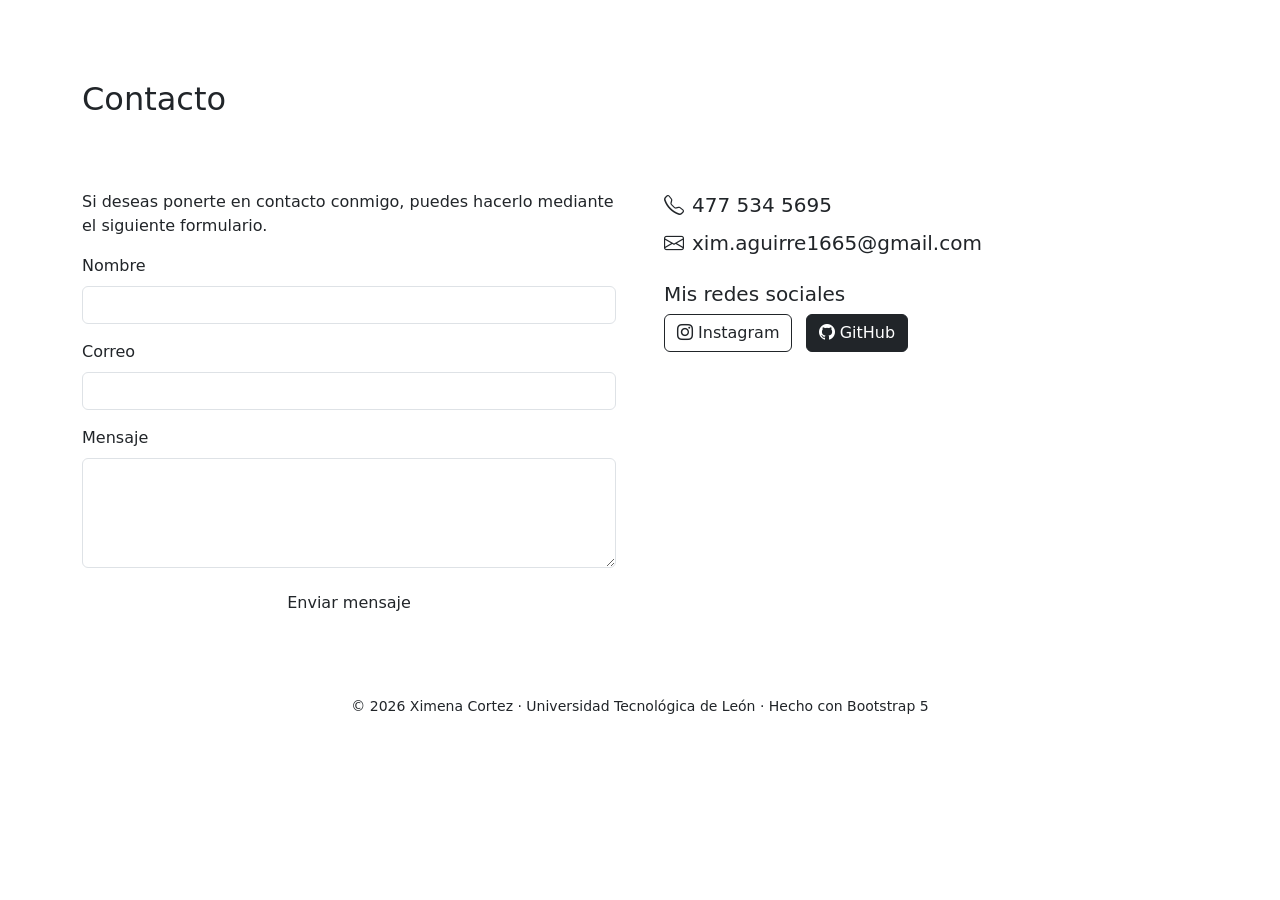
==== contacto.html @ 23d85d85 "Add files via upload" ====
<!DOCTYPE html>
<html lang="es">
<head>
  <meta charset="UTF-8">
  <meta name="viewport" content="width=device-width, initial-scale=1">
  <title>Contacto | Ximena Cortez</title>
  <meta name="description" content="Formulario de contacto, teléfono, correo y redes sociales de Ximena Cortez: Instagram y GitHub.">
  <meta name="keywords" content="Contacto, Ximena Cortez, formulario, Instagram, GitHub, correo">
  <meta name="author" content="Ximena Cortez">
  <link href="https://cdn.jsdelivr.net/npm/bootstrap@5.3.3/dist/css/bootstrap.min.css" rel="stylesheet">
  <link href="https://cdn.jsdelivr.net/npm/bootstrap-icons@1.11.3/font/bootstrap-icons.min.css" rel="stylesheet">
  <link rel="preconnect" href="https://fonts.googleapis.com">
  <link rel="preconnect" href="https://fonts.gstatic.com" crossorigin>
  <link href="https://fonts.googleapis.com/css2?family=Sora:wght@600;700&family=Nunito:wght@400;600&display=swap" rel="stylesheet">
  <link href="../css/estilo.css" rel="stylesheet">
  <link href="../favicon_io (2)/favicon.ico" rel="icon">
</head>
<body>
<nav class="navbar navbar-expand-md navbar-dark sticky-top">
  <div class="container">
    <a class="navbar-brand" href="index.html">Ximena</a>
    <button class="navbar-toggler" type="button" data-bs-toggle="collapse" data-bs-target="#menu" aria-controls="menu" aria-expanded="false" aria-label="Abrir menú"><span class="navbar-toggler-icon"></span></button>
    <div class="collapse navbar-collapse" id="menu">
      <ul class="navbar-nav ms-auto">
        <li class="nav-item"><a class="nav-link" href="index.html">Inicio</a></li>
        <li class="nav-item"><a class="nav-link" href="Sobremi.html">Sobre mí</a></li>
        <li class="nav-item"><a class="nav-link" href="Proyectos.html">Proyectos</a></li>
        <li class="nav-item"><a class="nav-link active" href="Contacto.html" aria-current="page">Contacto</a></li>
      </ul>
    </div>
  </div>
</nav>

<div class="page-title py-4"><div class="container"><h1 class="h2 mb-0">Contacto</h1></div></div>

<main>
  <!-- Sección Contacto -->
  <section class="py-5">
    <div class="container">
      <div class="row g-5">
        <div class="col-12 col-lg-6">
          <p>Si deseas ponerte en contacto conmigo, puedes hacerlo mediante el siguiente formulario.</p>
          <form>
            <div class="mb-3"><label for="nombre" class="form-label">Nombre</label><input id="nombre" type="text" class="form-control" autocomplete="name"></div>
            <div class="mb-3"><label for="correo" class="form-label">Correo</label><input id="correo" type="email" class="form-control" autocomplete="email"></div>
            <div class="mb-3"><label for="mensaje" class="form-label">Mensaje</label><textarea id="mensaje" rows="4" class="form-control"></textarea></div>
            <button type="submit" class="btn btn-violet w-100">Enviar mensaje</button>
          </form>
        </div>
        <div class="col-12 col-lg-6">
          <ul class="list-unstyled fs-5">
            <li class="mb-2"><i class="bi bi-telephone me-2"></i>477 534 5695</li>
            <li class="mb-4"><i class="bi bi-envelope me-2"></i>xim.aguirre1665@gmail.com</li>
          </ul>
          <h2 class="h5">Mis redes sociales</h2>
          <a href="https://www.instagram.com/xim_cortezz/" class="btn btn-outline-dark me-2 mb-2"><i class="bi bi-instagram"></i> Instagram</a>
          <a href="https://github.com/Ximena26541" class="btn btn-dark mb-2"><i class="bi bi-github"></i> GitHub</a>
        </div>
      </div>
    </div>
  </section>
</main>

<footer class="py-4 text-center"><div class="container"><small>&copy; 2026 Ximena Cortez · Universidad Tecnológica de León · Hecho con Bootstrap 5</small></div></footer>
<script src="https://cdn.jsdelivr.net/npm/bootstrap@5.3.3/dist/js/bootstrap.bundle.min.js"></script>
</body>
</html>
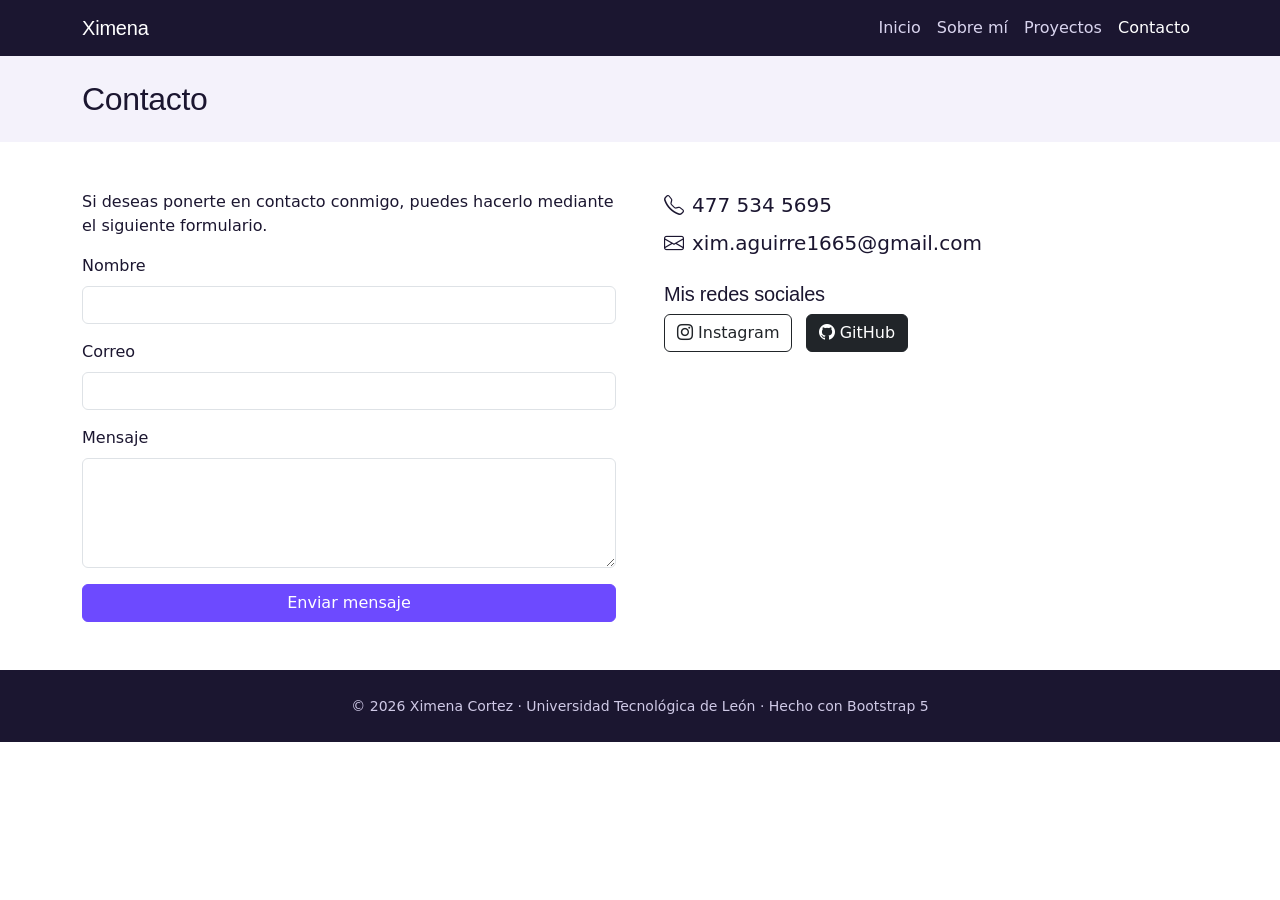
==== commit 05128d46: "Update contacto.html" ====
--- a/contacto.html
+++ b/contacto.html
@@ -12,7 +12,7 @@
   <link rel="preconnect" href="https://fonts.googleapis.com">
   <link rel="preconnect" href="https://fonts.gstatic.com" crossorigin>
   <link href="https://fonts.googleapis.com/css2?family=Sora:wght@600;700&family=Nunito:wght@400;600&display=swap" rel="stylesheet">
-  <link href="../css/estilo.css" rel="stylesheet">
+  <link href="estilo.css" rel="stylesheet">
   <link href="../favicon_io (2)/favicon.ico" rel="icon">
 </head>
 <body>
@@ -64,4 +64,4 @@
 <footer class="py-4 text-center"><div class="container"><small>&copy; 2026 Ximena Cortez · Universidad Tecnológica de León · Hecho con Bootstrap 5</small></div></footer>
 <script src="https://cdn.jsdelivr.net/npm/bootstrap@5.3.3/dist/js/bootstrap.bundle.min.js"></script>
 </body>
-</html>+</html>
--- a/estilo.css
+++ b/estilo.css
@@ -0,0 +1,92 @@
+:root {
+    --ink: #1b1630;
+    --violet: #6d4aff;
+    --mint: #19c3a0;
+    --mist: #f4f2fb;
+    --bs-body-font-family: 'Nunito', system-ui, sans-serif;
+    --bs-body-color: var(--ink);
+}
+
+h1,
+h2,
+h3,
+h4,
+h5,
+.navbar-brand {
+    font-family: 'Sora', sans-serif;
+    letter-spacing: -.01em;
+}
+
+html {
+    scroll-behavior: smooth;
+}
+
+.navbar {
+    background: var(--ink);
+}
+
+.navbar .nav-link {
+    color: #d9d4ee;
+}
+
+.navbar .nav-link.active,
+.navbar .nav-link:hover {
+    color: #fff;
+}
+
+.btn-violet {
+    background: var(--violet);
+    border-color: var(--violet);
+    color: #fff;
+}
+
+.btn-violet:hover {
+    background: #5636e0;
+    border-color: #5636e0;
+    color: #fff;
+}
+
+.hero {
+    background: var(--ink);
+    color: #fff;
+}
+
+.hero h1 {
+    font-size: clamp(2rem, 6vw, 3.6rem);
+    font-weight: 700;
+    line-height: 1.1;
+}
+
+.foto {
+    width: min(260px, 70vw);
+    aspect-ratio: 1;
+    object-fit: cover;
+    border-radius: 50%;
+    border: 6px solid var(--violet);
+}
+
+.bg-mist {
+    background: var(--mist);
+}
+
+.page-title {
+    background: var(--mist);
+}
+
+.proj-img {
+    max-height: 260px;
+    object-fit: cover;
+    width: 100%;
+}
+
+footer {
+    background: var(--ink);
+    color: #cfc9e6;
+}
+
+a:focus-visible,
+button:focus-visible,
+.form-control:focus-visible {
+    outline: 3px solid var(--mint);
+    outline-offset: 2px;
+}
